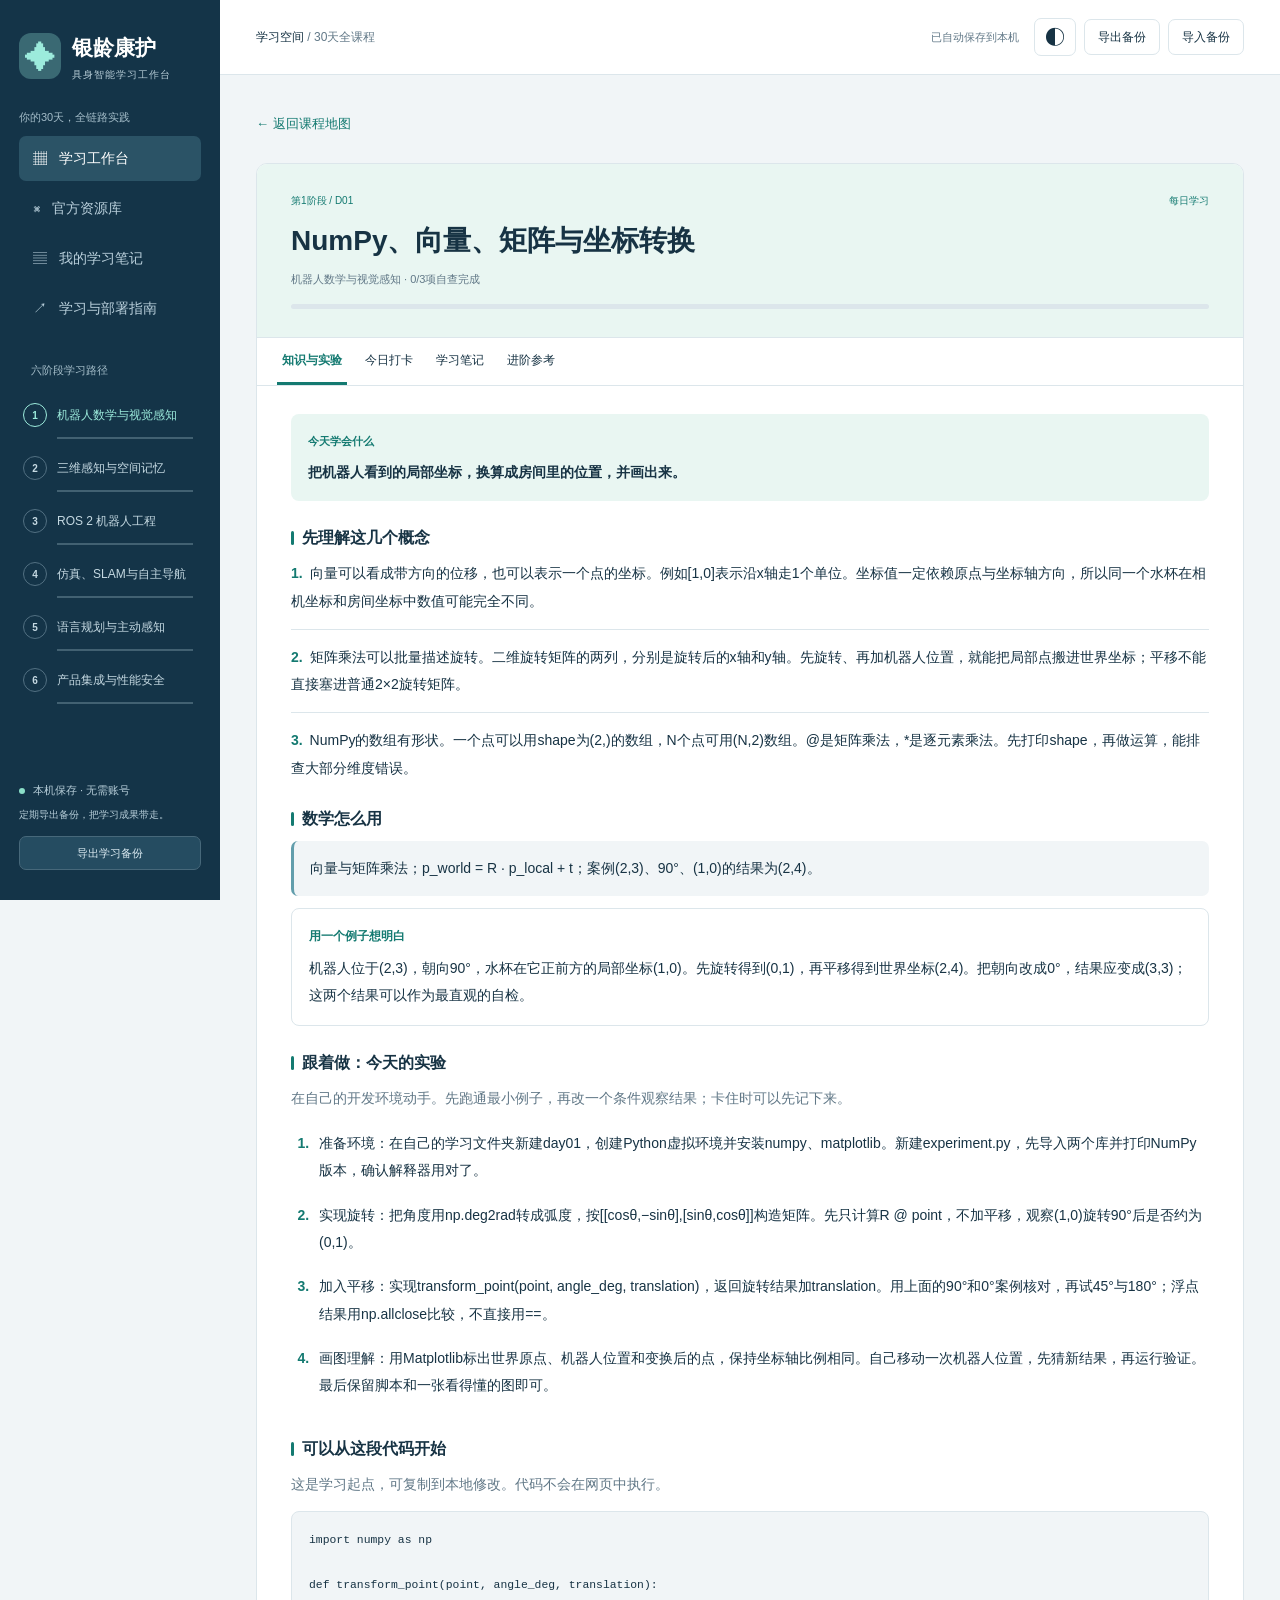
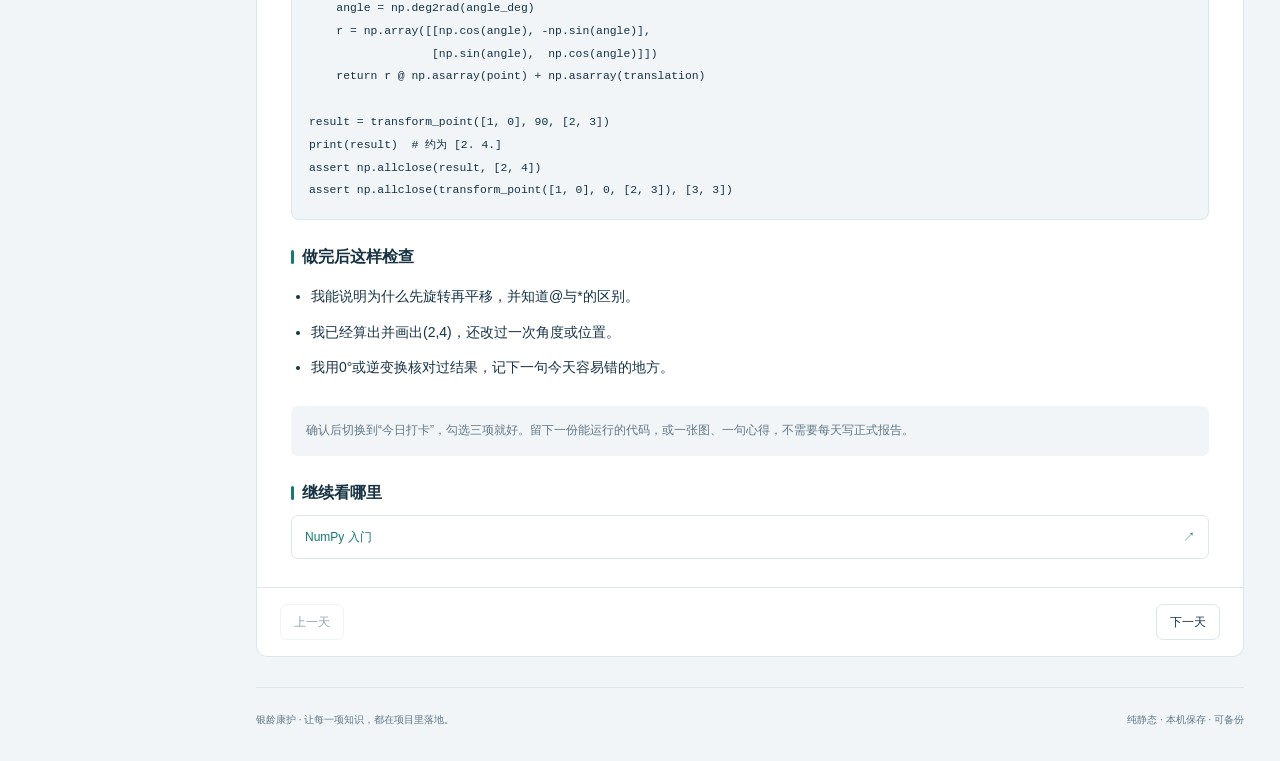
==== lesson.html @ 1b46b9c6 "Open daily lessons on standalone pages" ====
<!doctype html>
<html lang="zh-CN">
<head>
  <meta charset="utf-8"><meta name="viewport" content="width=device-width,initial-scale=1">
  <meta name="description" content="银龄康护30天具身智能全课程学习平台，每日知识讲解、分步实验、简单自查与本地学习记录。">
  <meta name="color-scheme" content="light dark"><title>每日课程 · 银龄康护</title>
  <link rel="icon" href="./favicon.svg" type="image/svg+xml"><link rel="stylesheet" href="./style.css">
  <script defer src="./data.js"></script><script defer src="./app.js"></script>
</head>
<body data-page="lesson">
<a class="skip" href="#main">跳到学习内容</a>
<aside class="sidebar">
  <a class="brand" href="./index.html" aria-label="银龄康护首页"><span class="brand-icon">✦</span><span>银龄康护<small>具身智能学习工作台</small></span></a>
  <div class="course-label">你的30天，全链路实践</div>
  <nav aria-label="主导航"><button class="nav active" data-view="learn">▦ <span>学习工作台</span></button><button class="nav" data-view="resources">⌘ <span>官方资源库</span></button><button class="nav" data-view="notes">▤ <span>我的学习笔记</span></button><button class="nav" data-view="guide">↗ <span>学习与部署指南</span></button></nav>
  <div class="side-heading">六阶段学习路径</div><div id="stage-nav"></div>
  <div class="side-bottom"><span class="status-dot"></span> 本机保存 · 无需账号<p>定期导出备份，把学习成果带走。</p><button class="subtle" id="side-export">导出学习备份</button></div>
</aside>
<div class="workspace">
  <header class="topbar"><span>学习空间 <span class="muted">/ 30天全课程</span></span><div class="toolbar"><span id="save-status" role="status">本机记录已就绪</span><button id="theme" class="icon-button" aria-label="切换暗色模式" title="切换明暗模式">◐</button><button id="export">导出备份</button><button id="import">导入备份</button><input type="file" id="import-file" accept=".json,application/json" hidden></div></header>
  <main id="main" tabindex="-1">
    <div id="persistent-warning" class="warning" hidden></div>
    <section id="learn-view">
      <div id="dashboard" hidden>
      <section class="hero">
        <div class="hero-copy"><div class="hero-kicker"><span></span> 每天学一点，亲手做一点</div><h1>从一行坐标变换，<br>到一个会找物的机器人。</h1><p>银龄康护 · 30天具身智能全课程学习平台</p><div class="hero-meta">6个阶段 <i></i> 24个课程日 <i></i> 6次阶段实践</div><button id="continue" class="primary">开始今天的学习 <span>↗</span></button></div>
        <div class="hero-visual" aria-hidden="true"><svg viewBox="0 0 400 230" fill="none"><path d="M40 60 220 15 370 90 190 155Z" fill="#183c51"/><path d="M40 60v90l150 75v-70m0 70 180-65V90" stroke="#497185" stroke-width="2"/><path d="M40 60 190 135 370 90M120 40l155 78M110 95l178-45M190 135v90" stroke="#386074"/><path d="m115 140 52-13 58 25 69-24" stroke="#66d5c3" stroke-width="3" stroke-dasharray="6 5"/><path d="m245 58 59 29v34l-59-29Z" fill="#426379"/><path d="m245 58 22-6 60 29-23 6Z" fill="#75909c"/><path d="m304 87 23-6v34l-23 6Z" fill="#2c4c62"/><path d="m85 81 42-10 39 19-41 12Z" fill="#66848e"/><path d="m85 81 40 21v32L85 114Zm40 21 41-12v33l-41 11" fill="#395d71"/><ellipse cx="225" cy="153" rx="22" ry="9" fill="#0b273b"/><path d="M206 132v18c0 11 37 11 37 0v-18" fill="#b9e8df"/><ellipse cx="224.5" cy="132" rx="18.5" ry="9" fill="#e2fff7"/><path d="M217 132h15" stroke="#184454" stroke-width="3" stroke-linecap="round"/><circle cx="225" cy="123" r="3" fill="#69d5c4"/><path d="M204 125c-16-15-9-33 6-44m37 44c19-14 19-30 5-44" stroke="#69d5c4" stroke-opacity=".45"/><circle cx="115" cy="140" r="5" fill="#69d5c4"/></svg><div class="visual-caption"><span>感知</span><b>→</b><span>记忆</span><b>→</b><span>规划</span><b>→</b><span>行动</span></div><small>最终项目：家居仿真中的语言驱动找物</small></div>
      </section>
      <section class="metrics" aria-label="学习概况"><div><span>全程完成度</span><strong id="overall">0<small>%</small></strong><progress id="overall-bar" max="100" value="0" aria-label="整体任务完成百分比"></progress></div><div><span>已完成学习日</span><strong id="days-done">0<small> / 30天</small></strong><p>理解了、做过了、检查过了</p></div><div><span>阶段实践</span><strong id="exams-done">0<small> / 6次</small></strong><p>每五天串起一次所学</p></div><div class="pace"><span>学习节奏</span><strong>按自己<small> 的节奏</small></strong><p>可以顺延，学会再继续</p></div></section>
      <div class="section-heading"><div><h2>30天课程地图</h2><p>先读懂，再动手，每天只做三项自查。</p></div><button id="reset-filter" class="subtle">查看全部</button></div>
      <div class="filters"><label class="search"><span aria-hidden="true">⌕</span><input id="search" type="search" placeholder="搜索知识点、技术或实验…" aria-label="搜索全部课程内容"></label><select id="stage-filter" aria-label="筛选阶段"><option value="all">全部阶段</option></select><select id="status-filter" aria-label="筛选学习状态"><option value="all">全部状态</option><option value="todo">未开始</option><option value="doing">进行中</option><option value="done">已完成</option><option value="exam">阶段实践</option></select></div>
      <div class="learning-layout"><section class="map-panel" aria-label="30天课程列表"><div class="map-legend"><span><i class="legend-dot"></i>课程日</span><span><i class="legend-dot exam"></i>实践日</span><span id="result-count">30天课程</span></div><div id="course-map"></div></section></div>
      </div>
      <section id="lesson-page"><a class="back-link" href="./index.html#course-map">← 返回课程地图</a><article id="lesson" class="lesson" aria-live="polite"></article></section>
    </section>
    <section id="resources-view" class="secondary" hidden><h1>官方资源库</h1><p>先阅读当天对应官方示例，再独立实现关键逻辑。安装与API以所选版本文档为准。</p><div id="resource-grid" class="resource-grid"></div></section>
    <section id="notes-view" class="secondary" hidden><h1>我的学习笔记</h1><p>记录推导、实验结果、失败原因和下一步。笔记保存在当前浏览器，可随备份迁移。</p><div id="notes-list"></div></section>
    <section id="guide-view" class="secondary prose" hidden><h1>学习与部署指南</h1><h2>按自己的节奏学完30天</h2><p>每阶段四天学习、一天串联实践。每天先理解概念和例子，再跟着步骤动手，最后做三项自查。30天是内容顺序，不是倒计时；遇到不理解的地方可以多留几天，不用赶进度。</p><h2>先把环境准备好</h2><p>D1–10准备Python虚拟环境与Ubuntu快照。机器人部分使用Ubuntu 24.04、ROS 2 Jazzy与Gazebo Harmonic；先从官方示例验证，再集成自有节点。普通浏览器承载课程和学习记录，Python实验、ROS与仿真在你自己的开发环境中运行。</p><h2>每日工作流</h2><ol><li>先看“今天学会什么”，再读概念与具体例子。不认识的词可以边查边记。</li><li>跟着实验步骤在本地操作，改一个参数或输入，观察结果变化。</li><li>在“今日打卡”勾选理解了、做过了、检查过了。每天只有三项，不用评分、上传文件或写正式报告。</li><li>有余力再看“进阶参考”的完整项目目标；随手记下一句心得即可。</li></ol><h2>如何保存实验</h2><pre>SilverCare-EmbodiedAI/
  learning/day01/   # notes.md、experiment.py、测试、report.md
  src/             # perception、spatial_memory、task_planner、safety
  ros2_ws/src/
  simulation/
  tests/
  docs/</pre><button id="report-template">下载简短笔记模板</button><h2>GitHub Pages 部署</h2><ol><li>解压交付压缩包，在GitHub创建你自己的仓库。</li><li>将index.html、lesson.html、style.css、app.js、data.js和favicon.svg上传到仓库根目录。不要只上传ZIP，也不要把根页面多套一层文件夹。</li><li>提交到main分支。进入Settings → Pages，在Build and deployment的Source中选择Deploy from a branch。</li><li>选择main分支和/(root)，保存。待Pages部署任务成功后，使用GitHub显示的站点链接访问。</li><li>项目站点通常为https://用户名.github.io/仓库名/。所有资源使用相对路径，支持项目子路径。</li></ol><p><a href="https://docs.github.com/en/pages/getting-started-with-github-pages/configuring-a-publishing-source-for-your-github-pages-site" target="_blank" rel="noopener noreferrer">GitHub Pages 官方部署文档</a> · <a href="./课程原计划.md" download>下载完整课程参考</a> · <a href="./README.md" download>下载完整部署说明</a></p><h2>数据与备份</h2><p>打卡和笔记仅保存在当前浏览器的当前站点地址下，不会自动跨设备同步。导出JSON，再在另一设备导入可迁移记录。导入会预览并要求确认替换；先导出当前记录可保留两个版本。清除浏览器数据、无痕会话结束、更换站点域名可能使原记录不可见。</p><h2>项目边界</h2><p>最终成果是仿真学习原型。课程考核不代表真实康养产品的安全、可靠性或临床适用性；真实硬件还需物理安全措施与额外验证。此网站无需账号、无后端，不会自动运行机器人或发送学习记录。</p></section>
    <footer>银龄康护 · 让每一项知识，都在项目里落地。<span>纯静态 · 本机保存 · 可备份</span></footer>
  </main>
</div>
<dialog id="import-dialog"><h2>导入学习备份</h2><p id="import-preview"></p><p>确认后将替换当前打卡、笔记、选中日期和主题。建议先导出本机备份。</p><div class="dialog-actions"><button id="backup-before">先导出本机备份</button><button id="cancel-import">取消</button><button id="confirm-import" class="primary">确认替换记录</button></div></dialog>
<div id="toast" role="status" aria-live="polite"></div>
<noscript><p>此学习网站需要JavaScript。请启用后重新打开，或阅读同目录的课程原计划.md。</p></noscript>
</body></html>
---- style.css ----
:root{--bg:#f1f5f7;--surface:#fff;--ink:#173344;--muted:#617887;--line:#dce6eb;--accent:#147a71;--tint:#e9f6f2;--nav:#143448;--exam:#876022;--exam-bg:#fcf3df;--shadow:0 8px 28px #15354a06;color-scheme:light;font-family:"Microsoft YaHei","PingFang SC","Noto Sans CJK SC",sans-serif}
*{box-sizing:border-box}body{margin:0;background:var(--bg);color:var(--ink);font-size:14px;line-height:1.7}button,input,select,textarea{font:inherit}button,a,input,select,textarea{-webkit-tap-highlight-color:transparent}button{cursor:pointer;background:var(--surface);border:1px solid var(--line);border-radius:7px;color:var(--ink);padding:8px 13px;line-height:1.5}button:hover{border-color:var(--accent);color:var(--accent)}button:disabled{opacity:.45;cursor:default}a{color:var(--accent);text-underline-offset:3px}button:focus-visible,a:focus-visible,input:focus-visible,select:focus-visible,textarea:focus-visible{outline:3px solid #3e9fae;outline-offset:3px}h1,h2,h3,p{margin-top:0}h2{font-size:20px;line-height:1.5;margin-bottom:5px}h3{font-size:16px;line-height:1.5}small{font-size:12px}p{margin-bottom:12px}.muted{color:var(--muted)}.skip{position:fixed;top:-100px;left:20px;z-index:20;background:var(--surface);padding:12px}.skip:focus{top:10px}[hidden]{display:none!important}.sidebar{width:220px;position:fixed;inset:0 auto 0 0;background:var(--nav);color:#d7e5ed;padding:30px 19px;display:flex;flex-direction:column;overflow:auto}.brand{display:flex;gap:11px;align-items:center;text-decoration:none;color:#fff;font-size:21px;font-weight:700}.brand-icon{background:#3a6973;border-radius:12px;display:grid;place-items:center;width:42px;height:46px;color:#9cebdc;font-size:30px}.brand small{display:block;color:#b5cbd5;font-weight:400;font-size:10px;letter-spacing:1px}.course-label{font-size:11px;color:#a4bdc9;margin:25px 0 10px}nav{display:grid;gap:5px}.nav{border:0;background:transparent;color:#bad0dc;display:flex;align-items:center;gap:12px;text-align:left;padding:12px 14px}.nav.active{background:#2b5366;color:#fff}.nav:hover{background:#24495d;color:#fff}.side-heading{font-size:11px;color:#a4bdc9;margin:30px 12px 13px}.stage-nav{width:100%;background:none;border:0;color:#c5d9e2;display:flex;align-items:center;gap:10px;text-align:left;font-size:12px;padding:10px 4px}.stage-nav b{border:1px solid #527082;border-radius:50%;width:24px;height:24px;display:grid;place-items:center;font-size:10px;flex-shrink:0}.stage-nav:hover,.stage-nav.selected{color:#9cebdc}.stage-nav.selected b{border-color:#9cebdc}.side-progress{height:2px;background:#426172;margin:0 8px 7px 38px}.side-progress i{display:block;background:#85daca;height:100%}.side-bottom{margin-top:auto;padding-top:35px;font-size:11px;color:#b7ced9}.side-bottom p{margin:6px 0 13px;font-size:10px}.side-bottom button{background:#254c61;color:#deedf4;border-color:#47687a;width:100%}.status-dot{display:inline-block;width:6px;height:6px;border-radius:50%;background:#8bdfc8;margin-right:5px}.workspace{margin-left:220px}.topbar{min-height:75px;padding:14px 36px;display:flex;align-items:center;justify-content:space-between;gap:15px;background:var(--surface);border-bottom:1px solid var(--line);font-size:12px}.toolbar{display:flex;gap:8px;align-items:center}#save-status{font-size:11px;color:var(--muted);margin-right:7px}.icon-button{font-size:20px;padding:3px 10px}.primary{background:var(--accent);color:#fff;border-color:var(--accent)}.primary:hover{background:#10685f;color:#fff}.subtle{background:transparent}main{padding:30px 36px;max-width:1650px;margin:auto}.hero{background:#12384c;border-radius:15px;color:white;display:flex;justify-content:space-between;min-height:290px;overflow:hidden;padding:31px 38px;gap:15px}.hero-copy{z-index:1}.hero-kicker{font-size:11px;color:#b9dbdf;display:flex;align-items:center;gap:7px;margin-bottom:14px}.hero-kicker span{width:5px;height:5px;background:#87ddce;border-radius:50%}.hero h1{font-size:30px;line-height:1.55;font-weight:600;letter-spacing:1px;margin:0 0 12px}.hero p{font-size:13px;color:#d0e4e9;margin-bottom:12px}.hero-meta{font-size:10px;color:#b4cdd7;display:flex;align-items:center;gap:12px}.hero-meta i{height:3px;width:3px;border-radius:50%;background:#6b9baf}.hero .primary{background:#9ae1d0;color:#163a42;border:0;margin-top:20px;font-weight:600;padding:10px 18px;display:flex;gap:32px}.hero-visual{width:37%;max-width:390px;align-self:center;text-align:center;flex-shrink:0}.hero-visual svg{width:100%;height:auto;max-height:210px}.visual-caption{display:flex;justify-content:center;gap:9px;align-items:center;font-size:11px}.visual-caption b{color:#7babae;font-weight:400}.hero-visual small{color:#bad1d9;font-size:10px;display:block;margin-top:8px}.metrics{display:grid;grid-template-columns:1.15fr 1fr 1fr 1.15fr;background:var(--surface);border:1px solid var(--line);border-radius:11px;margin:22px 0 28px;padding:20px 0;box-shadow:var(--shadow)}.metrics>div{padding:0 24px;border-right:1px solid var(--line)}.metrics>div:last-child{border:0}.metrics span{color:var(--muted);font-size:11px}.metrics strong{display:block;font-size:28px;font-weight:600;line-height:1.8}.metrics small{font-size:11px;font-weight:400;color:var(--muted)}.metrics p{font-size:10px;color:var(--muted);margin:0}progress{appearance:none;border:0;width:100%;height:5px;border-radius:5px;overflow:hidden;background:var(--line);display:block;margin-top:5px}progress::-webkit-progress-bar{background:var(--line)}progress::-webkit-progress-value{background:var(--accent)}progress::-moz-progress-bar{background:var(--accent)}.section-heading{display:flex;align-items:center;justify-content:space-between;gap:12px}.section-heading p{color:var(--muted);font-size:11px}.section-heading button{font-size:11px}.filters{display:flex;gap:10px;margin:7px 0 18px}.search{display:flex;align-items:center;gap:9px;background:var(--surface);border:1px solid var(--line);border-radius:7px;padding:0 12px;flex:1;min-width:100px}.search span{font-size:22px;color:var(--muted)}.search input{padding:10px 0;border:0;outline:0;width:100%;background:transparent;color:var(--ink);min-width:0}.filters select{background:var(--surface);color:var(--ink);border:1px solid var(--line);padding:9px;border-radius:7px;max-width:180px}.learning-layout{display:grid;grid-template-columns:minmax(340px,.9fr) minmax(400px,1.2fr);gap:22px;align-items:start}.map-panel{background:var(--surface);border:1px solid var(--line);border-radius:11px;padding:20px 18px}.map-legend{display:flex;gap:16px;align-items:center;font-size:10px;color:var(--muted);margin-bottom:20px}.map-legend>span:last-child{margin-left:auto}.legend-dot{display:inline-block;width:6px;height:6px;background:var(--accent);border-radius:2px;margin-right:5px}.legend-dot.exam{background:var(--exam)}.phase{margin:0 0 21px}.phase:last-child{margin:0}.phase-head{display:flex;align-items:center;justify-content:space-between;font-size:12px;gap:7px;margin-bottom:7px}.phase-head b{font-weight:600}.phase-head small{font-size:10px;color:var(--muted);white-space:nowrap}.phase-head em{font-style:normal;color:var(--accent);font-size:10px;margin-right:7px}.phase .phase-progress{height:3px;background:var(--line);margin-bottom:11px;border-radius:2px;overflow:hidden}.phase-progress i{display:block;height:100%;background:var(--accent)}.days{display:grid;grid-template-columns:repeat(5,minmax(0,1fr));gap:7px}.day{padding:9px 3px 8px;border-radius:6px;text-align:center;min-height:79px;display:flex;flex-direction:column;align-items:center;gap:4px;position:relative}.day b{font-size:13px;font-weight:600;white-space:nowrap}.day span{font-size:9px;line-height:1.4;color:var(--muted);max-width:100%;overflow-wrap:anywhere}.day small{font-size:9px;color:var(--accent)}.day.exam{background:var(--exam-bg);border-color:#e7d8b7}.day.exam span,.day.exam b{color:var(--exam)}.day.selected{border:2px solid var(--accent);padding:8px 2px 7px;background:var(--tint)}.day.done{background:var(--tint)}.day.done:after{content:'✓';position:absolute;right:3px;top:-4px;color:var(--accent);font-size:11px}.lesson{background:var(--surface);border:1px solid var(--line);border-radius:11px;overflow:hidden;scroll-margin-top:20px}.lesson-head{padding:24px 26px 20px;background:var(--tint);border-bottom:1px solid var(--line)}.lesson-meta{display:flex;align-items:center;justify-content:space-between;color:var(--accent);font-size:10px;margin-bottom:10px;gap:12px}.lesson h2{font-size:22px;line-height:1.55;margin-bottom:8px}.lesson-head p{font-size:11px;color:var(--muted);margin-bottom:15px}.lesson-tabs{display:flex;border-bottom:1px solid var(--line);padding:0 20px;gap:13px}.lesson-tabs button{background:transparent;border:0;border-radius:0;padding:13px 5px;font-size:12px;border-bottom:3px solid transparent}.lesson-tabs button[aria-selected=true]{border-bottom-color:var(--accent);font-weight:700;color:var(--accent)}.lesson-content{padding:22px 26px}.lesson-content h3{margin:0 0 10px;display:flex;align-items:center;gap:8px}.lesson-content h3:not(:first-child){margin-top:25px}.lesson-content h3:before{content:'';width:3px;height:14px;background:var(--accent);border-radius:2px}.lesson-content p,.lesson-content li{font-size:12px;line-height:1.9}.formula{background:var(--bg);padding:14px 16px;border-radius:7px;border-left:3px solid #629eac}.checklist{display:grid;gap:9px}.check-row{display:flex;gap:10px;align-items:flex-start;border:1px solid var(--line);border-radius:7px;padding:11px 12px;font-size:12px;line-height:1.8;cursor:pointer}.check-row:has(input:checked){background:var(--tint);border-color:#8fbfb1}.check-row input{margin-top:5px;accent-color:var(--accent);width:15px;height:15px;flex-shrink:0}.check-row span{overflow-wrap:anywhere}.check-row input:checked+span{color:var(--accent)}.callout{background:var(--exam-bg);border-radius:7px;padding:14px 16px;color:var(--ink)}.callout p{margin:0}.resource-links{display:grid;gap:8px}.resource-links a{font-size:12px;text-decoration:none;display:flex;justify-content:space-between;gap:12px;padding:11px 13px;border:1px solid var(--line);border-radius:7px}.resource-links a:after{content:'↗'}.lesson-bottom{border-top:1px solid var(--line);display:flex;justify-content:space-between;padding:16px 23px}.lesson-bottom button{font-size:12px}.lesson textarea{width:100%;resize:vertical;min-height:250px;border:1px solid var(--line);border-radius:7px;background:var(--surface);color:var(--ink);padding:14px;line-height:1.9;font-size:13px}.note-hint{font-size:11px;color:var(--muted);display:flex;justify-content:space-between;margin-top:8px}.secondary{min-height:65vh}.secondary>h1{font-size:30px;margin-bottom:13px}.secondary>p{color:var(--muted);max-width:800px}.resource-grid{display:grid;grid-template-columns:repeat(3,minmax(0,1fr));gap:16px;margin-top:28px}.resource-card{display:block;text-decoration:none;background:var(--surface);border:1px solid var(--line);border-radius:10px;padding:22px;color:var(--ink)}.resource-card h2{font-size:16px}.resource-card p{font-size:11px;color:var(--muted);overflow-wrap:anywhere;margin:14px 0 0}.note-card{background:var(--surface);border:1px solid var(--line);padding:20px;border-radius:9px;margin-top:15px}.note-card h2{font-size:17px}.note-card p{white-space:pre-wrap;font-size:13px;overflow-wrap:anywhere;max-height:180px;overflow:auto;margin-top:10px}.prose{max-width:850px;background:var(--surface);border:1px solid var(--line);border-radius:12px;padding:30px}.prose h2{margin-top:28px}.prose li{margin-bottom:10px}.prose pre{overflow:auto;background:var(--bg);padding:18px;border-radius:8px;font-size:12px}.empty{padding:35px 15px;text-align:center;color:var(--muted);font-size:13px}.original{white-space:pre-wrap;font-family:inherit;overflow-wrap:anywhere;font-size:12px;line-height:1.9;margin:0}.warning{background:#fff1d0;color:#5b4115;border:1px solid #b38735;padding:15px;border-radius:8px;margin-bottom:15px;font-size:12px}footer{margin-top:30px;padding:23px 0 3px;color:var(--muted);font-size:10px;border-top:1px solid var(--line);display:flex;justify-content:space-between;gap:12px}dialog{max-width:530px;width:calc(100% - 32px);border:1px solid var(--line);border-radius:12px;padding:26px;background:var(--surface);color:var(--ink)}dialog::backdrop{background:#07253688}.dialog-actions{display:flex;justify-content:flex-end;gap:10px;flex-wrap:wrap;margin-top:22px}#toast{position:fixed;bottom:25px;left:50%;transform:translateX(-50%);background:#143448;color:#fff;border:1px solid #64828d;border-radius:9px;padding:12px 20px;max-width:90vw;z-index:30;display:none;font-size:12px}#toast.visible{display:block}code{font-size:.95em;overflow-wrap:anywhere}.dark{--bg:#0f2430;--surface:#193340;--ink:#e0eaf0;--muted:#b1c6d0;--line:#365361;--accent:#8cdec9;--tint:#254a4d;--exam:#f3d089;--exam-bg:#433c2b;--shadow:none;color-scheme:dark}.dark .primary{background:#9ae1d0;color:#163a42}.dark .day.exam{border-color:#826e49}.dark .check-row:has(input:checked){border-color:#719f8f}.dark .warning{background:#463e29;color:#fce4ad}
@media(min-width:1500px){main{padding:36px 48px}.hero h1{font-size:35px}.learning-layout{grid-template-columns:minmax(470px,1fr) minmax(490px,1.1fr)}.day span{font-size:10px}.day{min-height:85px}}
@media(max-width:1200px){.sidebar{width:190px;padding:24px 14px}.workspace{margin-left:190px}main{padding:23px}.topbar{padding:13px 23px}.hero{padding:27px}.hero h1{font-size:26px}.learning-layout{grid-template-columns:1fr}.map-panel{padding:22px}.day{min-height:73px}.day span{font-size:11px}.metrics>div{padding:0 16px}.metrics strong{font-size:24px}.metrics p{font-size:9px}.resource-grid{grid-template-columns:repeat(2,minmax(0,1fr))}}
@media(max-width:760px){.sidebar{position:static;width:auto;padding:17px 18px;display:block}.brand{font-size:19px}.brand-icon{height:36px;width:36px;font-size:26px}.brand small{font-size:9px}.course-label,.side-heading,#stage-nav,.side-bottom{display:none}nav{display:flex;gap:5px;margin-top:16px;overflow:auto}.nav{padding:9px 10px;white-space:nowrap;font-size:11px;gap:5px;flex-shrink:0}.workspace{margin:0}.topbar{padding:13px 18px;min-height:55px;flex-wrap:wrap;gap:8px}.topbar>span{display:none}.toolbar{width:100%;justify-content:flex-end}.toolbar button{padding:6px 10px;font-size:11px}#save-status{margin-right:auto;font-size:10px}.toolbar .icon-button{font-size:19px;padding:0 10px}main{padding:18px 14px}.hero{padding:24px;min-height:260px;position:relative}.hero-copy{width:100%}.hero h1{font-size:25px;letter-spacing:0}.hero p{font-size:11px;max-width:230px}.hero-visual{position:absolute;width:170px;right:-25px;bottom:10px;opacity:.3;pointer-events:none}.hero-visual small,.visual-caption{display:none}.hero-meta{font-size:10px;gap:9px}.hero-kicker{font-size:10px}.hero .primary{position:relative;font-size:12px;gap:20px}.metrics{grid-template-columns:1fr 1fr;margin:16px 0 23px;padding:0}.metrics>div{padding:16px 19px}.metrics>div:nth-child(2){border:0}.metrics>div:nth-child(-n+2){border-bottom:1px solid var(--line)}.metrics strong{font-size:25px}.metrics small{font-size:10px}.metrics p{font-size:9px}.section-heading h2{font-size:20px}.section-heading p{font-size:10px}.filters{flex-wrap:wrap;gap:8px}.search{flex-basis:100%}.filters select{flex:1;max-width:100%;min-width:0;font-size:12px}.learning-layout{display:block}.map-panel{padding:18px 12px;margin-bottom:19px}.map-legend{font-size:9px;gap:12px}.day{min-height:78px}.day span{font-size:9px}.days{gap:5px}.phase-head{font-size:11px}.phase-head small{font-size:9px}.lesson-head,.lesson-content{padding:20px}.lesson h2{font-size:21px}.lesson-tabs{padding:0 14px;gap:13px}.lesson-tabs button{font-size:12px}.lesson-bottom{padding:14px 18px}.resource-grid{grid-template-columns:1fr}.prose{padding:22px}.secondary>h1{font-size:25px}.prose ol{padding-left:22px}footer{display:block;line-height:2}footer span{display:block}.secondary{padding-top:10px}}
@media(prefers-reduced-motion:reduce){*{scroll-behavior:auto!important}}
@media print{.sidebar,.topbar,.hero,.metrics,.filters,.map-panel,.lesson-tabs,.lesson-bottom,footer,.section-heading,#toast{display:none}.workspace{margin:0}main{padding:0}.learning-layout{display:block}.lesson{border:0}.lesson textarea{height:300px}}
.daily-goal{padding:15px 17px;background:var(--tint);border-radius:8px;margin-bottom:25px}.daily-goal>span{font-size:11px;color:var(--accent);font-weight:700}.daily-goal p{font-size:14px;font-weight:600;margin:6px 0 0}.concepts p{padding-bottom:14px;border-bottom:1px solid var(--line);margin-bottom:14px}.concepts p:last-child{padding-bottom:0;border:0}.concepts b{color:var(--accent);margin-right:3px}.worked-example{padding:15px 17px;border:1px solid var(--line);border-radius:8px;margin-top:12px}.worked-example>b{font-size:12px;color:var(--accent)}.worked-example p{margin:7px 0 0}.lab-steps{padding-left:22px}.lab-steps li{padding:4px 0 13px 6px}.lab-steps li::marker{color:var(--accent);font-weight:700}.sample-code{max-width:100%;min-width:0;overflow-x:auto;background:var(--bg);border:1px solid var(--line);padding:17px;border-radius:8px;font-size:12px;line-height:1.9;tab-size:4}.sample-code code{overflow-wrap:normal}.simple-check{padding-left:20px}.simple-check li{padding-bottom:8px}.lesson-content .learning-hint{color:var(--muted);background:var(--bg);padding:13px 15px;border-radius:7px;font-size:11px;margin-top:17px}.lesson,.lesson-content,.learning-layout>*{min-width:0}
.lesson-content p,.lesson-content li{font-size:14px;line-height:1.95}.check-row{font-size:13px}.lesson-content .learning-hint{font-size:12px}

/* 首页只显示课程地图；课程阅读使用独立文档地址。 */
.learning-layout{display:block}.day{border:1px solid var(--line);color:var(--ink);background:var(--surface);text-decoration:none;cursor:pointer}.day:hover{border-color:var(--accent)}
body[data-page="home"] #lesson-page,body[data-page="lesson"] #dashboard{display:none}
body[data-page="home"] .map-panel{padding:25px}body[data-page="home"] .phase{margin-bottom:26px}body[data-page="home"] .phase-head{font-size:15px;margin-bottom:10px}body[data-page="home"] .day{min-height:100px;padding:14px 8px;justify-content:center;gap:7px}body[data-page="home"] .day b{font-size:17px}body[data-page="home"] .day span{font-size:13px}body[data-page="home"] .day small{font-size:11px}
body[data-page="lesson"] main{max-width:1060px}.back-link{display:inline-block;margin:0 0 20px;padding:8px 0;text-decoration:none;font-size:13px}.back-link:hover{text-decoration:underline}body[data-page="lesson"] .lesson h2{font-size:28px}body[data-page="lesson"] .lesson-head{padding:28px 34px}body[data-page="lesson"] .lesson-content{padding:28px 34px}.lesson-content{max-width:100%}
@media(max-width:760px){body[data-page="home"] .map-panel{padding:18px 12px}body[data-page="home"] .phase-head{font-size:11px}body[data-page="home"] .day{min-height:87px;padding:10px 3px;gap:5px}body[data-page="home"] .day b{font-size:14px}body[data-page="home"] .day span{font-size:9px}body[data-page="home"] .day small{font-size:9px}body[data-page="lesson"] .lesson h2{font-size:23px}body[data-page="lesson"] .lesson-head,body[data-page="lesson"] .lesson-content{padding:22px 20px}.back-link{margin-bottom:12px}}
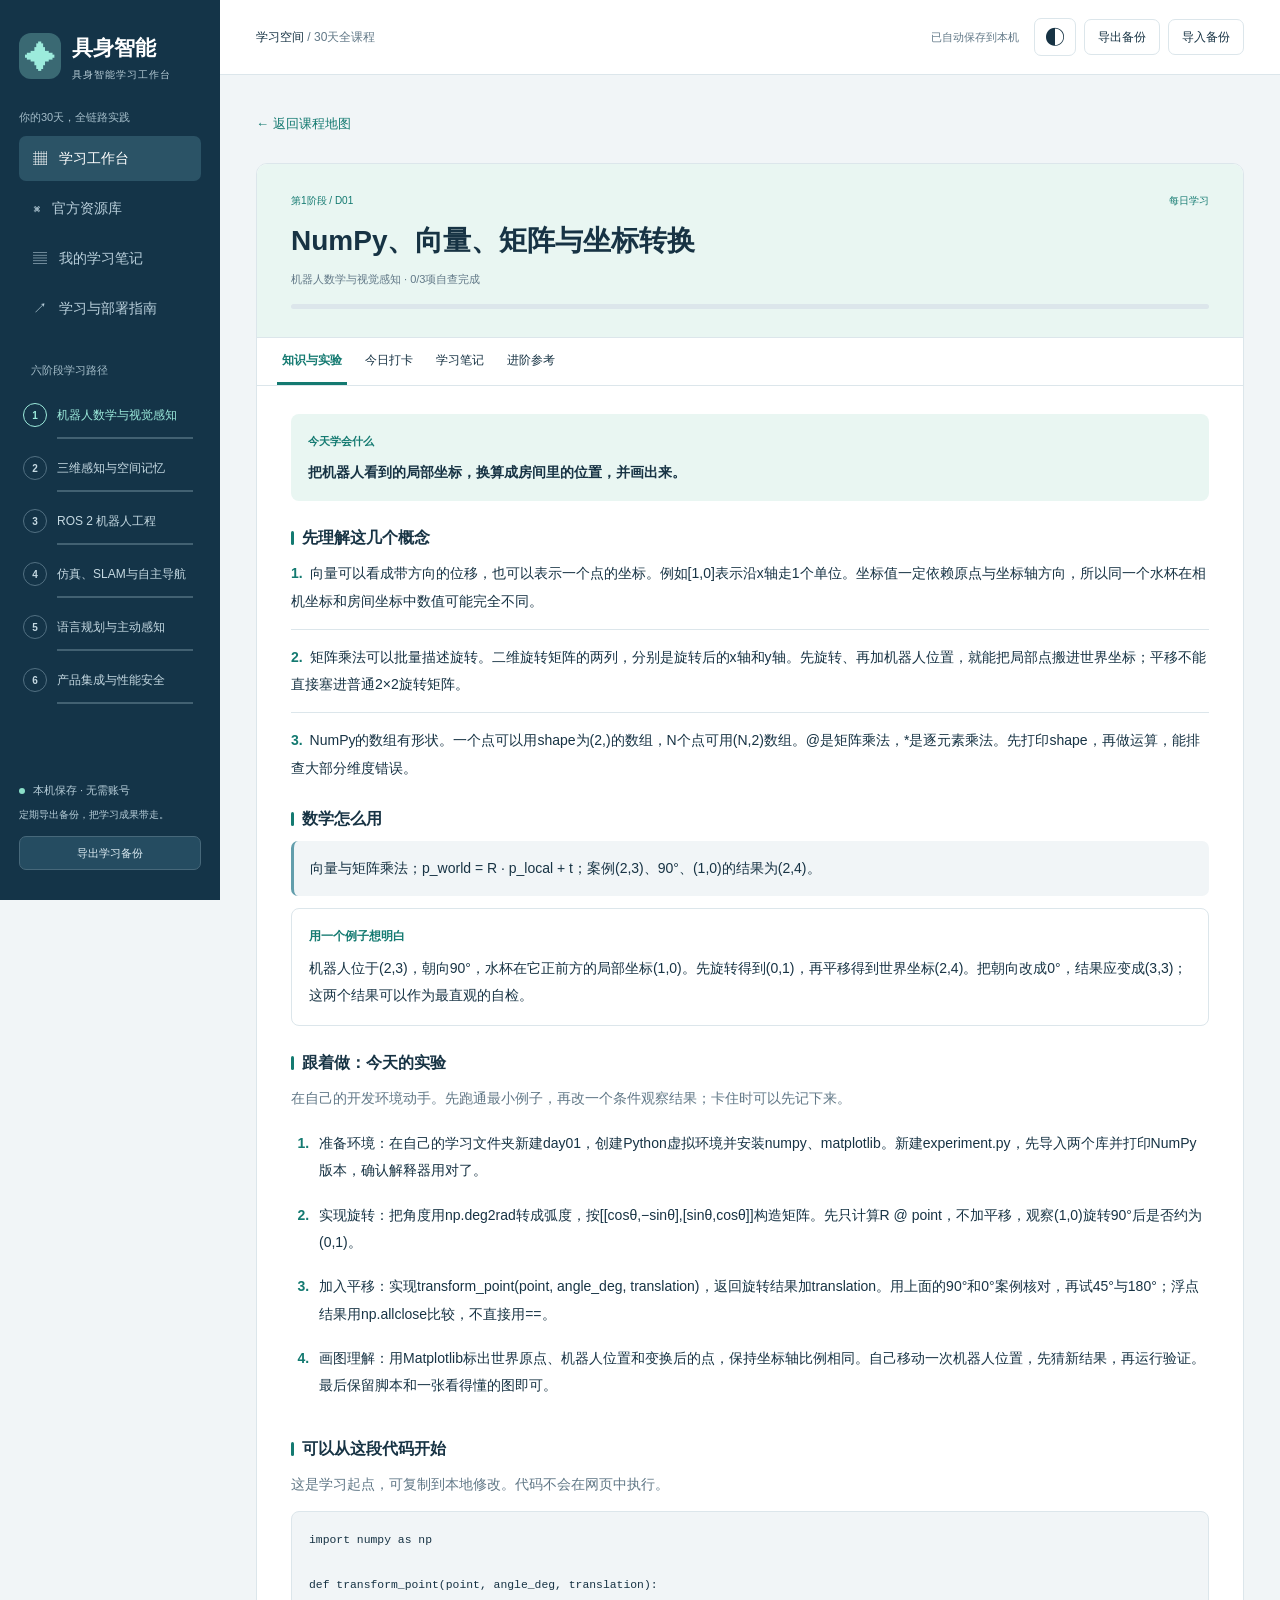
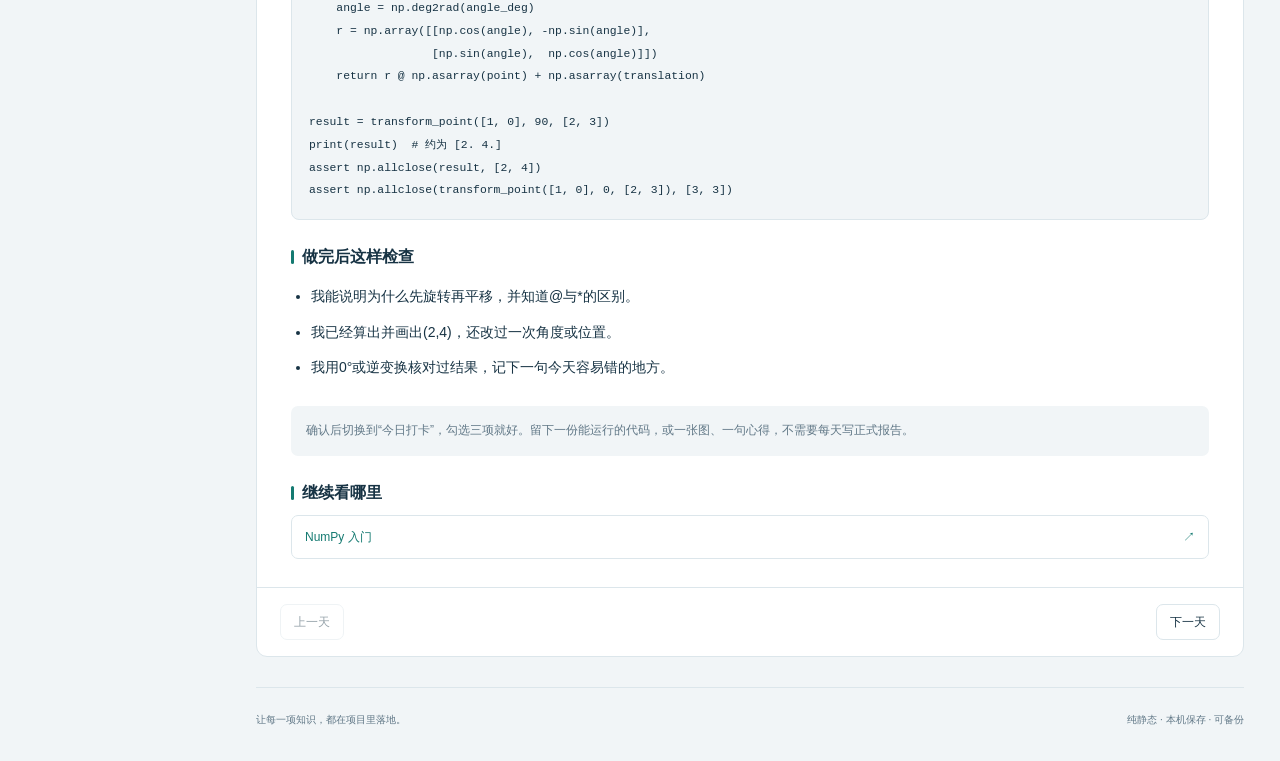
==== commit 341f217c: "Use neutral learning platform branding and rewrite README" ====
--- a/lesson.html
+++ b/lesson.html
@@ -2,15 +2,15 @@
 <html lang="zh-CN">
 <head>
   <meta charset="utf-8"><meta name="viewport" content="width=device-width,initial-scale=1">
-  <meta name="description" content="银龄康护30天具身智能全课程学习平台，每日知识讲解、分步实验、简单自查与本地学习记录。">
-  <meta name="color-scheme" content="light dark"><title>每日课程 · 银龄康护</title>
-  <link rel="icon" href="./favicon.svg" type="image/svg+xml"><link rel="stylesheet" href="./style.css">
-  <script defer src="./data.js"></script><script defer src="./app.js"></script>
+  <meta name="description" content="30天具身智能学习平台，每日知识讲解、分步实验、简单自查与本地学习记录。">
+  <meta name="color-scheme" content="light dark"><title>每日课程 · 具身智能</title>
+  <link rel="icon" href="./favicon.svg" type="image/svg+xml"><link rel="stylesheet" href="./style.css?v=neutral3">
+  <script defer src="./data.js?v=neutral3"></script><script defer src="./app.js?v=neutral3"></script>
 </head>
 <body data-page="lesson">
 <a class="skip" href="#main">跳到学习内容</a>
 <aside class="sidebar">
-  <a class="brand" href="./index.html" aria-label="银龄康护首页"><span class="brand-icon">✦</span><span>银龄康护<small>具身智能学习工作台</small></span></a>
+  <a class="brand" href="./index.html" aria-label="具身智能首页"><span class="brand-icon">✦</span><span>具身智能<small>具身智能学习工作台</small></span></a>
   <div class="course-label">你的30天，全链路实践</div>
   <nav aria-label="主导航"><button class="nav active" data-view="learn">▦ <span>学习工作台</span></button><button class="nav" data-view="resources">⌘ <span>官方资源库</span></button><button class="nav" data-view="notes">▤ <span>我的学习笔记</span></button><button class="nav" data-view="guide">↗ <span>学习与部署指南</span></button></nav>
   <div class="side-heading">六阶段学习路径</div><div id="stage-nav"></div>
@@ -23,7 +23,7 @@
     <section id="learn-view">
       <div id="dashboard" hidden>
       <section class="hero">
-        <div class="hero-copy"><div class="hero-kicker"><span></span> 每天学一点，亲手做一点</div><h1>从一行坐标变换，<br>到一个会找物的机器人。</h1><p>银龄康护 · 30天具身智能全课程学习平台</p><div class="hero-meta">6个阶段 <i></i> 24个课程日 <i></i> 6次阶段实践</div><button id="continue" class="primary">开始今天的学习 <span>↗</span></button></div>
+        <div class="hero-copy"><div class="hero-kicker"><span></span> 每天学一点，亲手做一点</div><h1>从一行坐标变换，<br>到一个会找物的机器人。</h1><p>30天具身智能学习平台</p><div class="hero-meta">6个阶段 <i></i> 24个课程日 <i></i> 6次阶段实践</div><button id="continue" class="primary">开始今天的学习 <span>↗</span></button></div>
         <div class="hero-visual" aria-hidden="true"><svg viewBox="0 0 400 230" fill="none"><path d="M40 60 220 15 370 90 190 155Z" fill="#183c51"/><path d="M40 60v90l150 75v-70m0 70 180-65V90" stroke="#497185" stroke-width="2"/><path d="M40 60 190 135 370 90M120 40l155 78M110 95l178-45M190 135v90" stroke="#386074"/><path d="m115 140 52-13 58 25 69-24" stroke="#66d5c3" stroke-width="3" stroke-dasharray="6 5"/><path d="m245 58 59 29v34l-59-29Z" fill="#426379"/><path d="m245 58 22-6 60 29-23 6Z" fill="#75909c"/><path d="m304 87 23-6v34l-23 6Z" fill="#2c4c62"/><path d="m85 81 42-10 39 19-41 12Z" fill="#66848e"/><path d="m85 81 40 21v32L85 114Zm40 21 41-12v33l-41 11" fill="#395d71"/><ellipse cx="225" cy="153" rx="22" ry="9" fill="#0b273b"/><path d="M206 132v18c0 11 37 11 37 0v-18" fill="#b9e8df"/><ellipse cx="224.5" cy="132" rx="18.5" ry="9" fill="#e2fff7"/><path d="M217 132h15" stroke="#184454" stroke-width="3" stroke-linecap="round"/><circle cx="225" cy="123" r="3" fill="#69d5c4"/><path d="M204 125c-16-15-9-33 6-44m37 44c19-14 19-30 5-44" stroke="#69d5c4" stroke-opacity=".45"/><circle cx="115" cy="140" r="5" fill="#69d5c4"/></svg><div class="visual-caption"><span>感知</span><b>→</b><span>记忆</span><b>→</b><span>规划</span><b>→</b><span>行动</span></div><small>最终项目：家居仿真中的语言驱动找物</small></div>
       </section>
       <section class="metrics" aria-label="学习概况"><div><span>全程完成度</span><strong id="overall">0<small>%</small></strong><progress id="overall-bar" max="100" value="0" aria-label="整体任务完成百分比"></progress></div><div><span>已完成学习日</span><strong id="days-done">0<small> / 30天</small></strong><p>理解了、做过了、检查过了</p></div><div><span>阶段实践</span><strong id="exams-done">0<small> / 6次</small></strong><p>每五天串起一次所学</p></div><div class="pace"><span>学习节奏</span><strong>按自己<small> 的节奏</small></strong><p>可以顺延，学会再继续</p></div></section>
@@ -35,14 +35,14 @@
     </section>
     <section id="resources-view" class="secondary" hidden><h1>官方资源库</h1><p>先阅读当天对应官方示例，再独立实现关键逻辑。安装与API以所选版本文档为准。</p><div id="resource-grid" class="resource-grid"></div></section>
     <section id="notes-view" class="secondary" hidden><h1>我的学习笔记</h1><p>记录推导、实验结果、失败原因和下一步。笔记保存在当前浏览器，可随备份迁移。</p><div id="notes-list"></div></section>
-    <section id="guide-view" class="secondary prose" hidden><h1>学习与部署指南</h1><h2>按自己的节奏学完30天</h2><p>每阶段四天学习、一天串联实践。每天先理解概念和例子，再跟着步骤动手，最后做三项自查。30天是内容顺序，不是倒计时；遇到不理解的地方可以多留几天，不用赶进度。</p><h2>先把环境准备好</h2><p>D1–10准备Python虚拟环境与Ubuntu快照。机器人部分使用Ubuntu 24.04、ROS 2 Jazzy与Gazebo Harmonic；先从官方示例验证，再集成自有节点。普通浏览器承载课程和学习记录，Python实验、ROS与仿真在你自己的开发环境中运行。</p><h2>每日工作流</h2><ol><li>先看“今天学会什么”，再读概念与具体例子。不认识的词可以边查边记。</li><li>跟着实验步骤在本地操作，改一个参数或输入，观察结果变化。</li><li>在“今日打卡”勾选理解了、做过了、检查过了。每天只有三项，不用评分、上传文件或写正式报告。</li><li>有余力再看“进阶参考”的完整项目目标；随手记下一句心得即可。</li></ol><h2>如何保存实验</h2><pre>SilverCare-EmbodiedAI/
+    <section id="guide-view" class="secondary prose" hidden><h1>学习与部署指南</h1><h2>按自己的节奏学完30天</h2><p>每阶段四天学习、一天串联实践。每天先理解概念和例子，再跟着步骤动手，最后做三项自查。30天是内容顺序，不是倒计时；遇到不理解的地方可以多留几天，不用赶进度。</p><h2>先把环境准备好</h2><p>D1–10准备Python虚拟环境与Ubuntu快照。机器人部分使用Ubuntu 24.04、ROS 2 Jazzy与Gazebo Harmonic；先从官方示例验证，再集成自有节点。普通浏览器承载课程和学习记录，Python实验、ROS与仿真在你自己的开发环境中运行。</p><h2>每日工作流</h2><ol><li>先看“今天学会什么”，再读概念与具体例子。不认识的词可以边查边记。</li><li>跟着实验步骤在本地操作，改一个参数或输入，观察结果变化。</li><li>在“今日打卡”勾选理解了、做过了、检查过了。每天只有三项，不用评分、上传文件或写正式报告。</li><li>有余力再看“进阶参考”的完整项目目标；随手记下一句心得即可。</li></ol><h2>如何保存实验</h2><pre>EmbodiedAI-Learning/
   learning/day01/   # notes.md、experiment.py、测试、report.md
   src/             # perception、spatial_memory、task_planner、safety
   ros2_ws/src/
   simulation/
   tests/
   docs/</pre><button id="report-template">下载简短笔记模板</button><h2>GitHub Pages 部署</h2><ol><li>解压交付压缩包，在GitHub创建你自己的仓库。</li><li>将index.html、lesson.html、style.css、app.js、data.js和favicon.svg上传到仓库根目录。不要只上传ZIP，也不要把根页面多套一层文件夹。</li><li>提交到main分支。进入Settings → Pages，在Build and deployment的Source中选择Deploy from a branch。</li><li>选择main分支和/(root)，保存。待Pages部署任务成功后，使用GitHub显示的站点链接访问。</li><li>项目站点通常为https://用户名.github.io/仓库名/。所有资源使用相对路径，支持项目子路径。</li></ol><p><a href="https://docs.github.com/en/pages/getting-started-with-github-pages/configuring-a-publishing-source-for-your-github-pages-site" target="_blank" rel="noopener noreferrer">GitHub Pages 官方部署文档</a> · <a href="./课程原计划.md" download>下载完整课程参考</a> · <a href="./README.md" download>下载完整部署说明</a></p><h2>数据与备份</h2><p>打卡和笔记仅保存在当前浏览器的当前站点地址下，不会自动跨设备同步。导出JSON，再在另一设备导入可迁移记录。导入会预览并要求确认替换；先导出当前记录可保留两个版本。清除浏览器数据、无痕会话结束、更换站点域名可能使原记录不可见。</p><h2>项目边界</h2><p>最终成果是仿真学习原型。课程考核不代表真实康养产品的安全、可靠性或临床适用性；真实硬件还需物理安全措施与额外验证。此网站无需账号、无后端，不会自动运行机器人或发送学习记录。</p></section>
-    <footer>银龄康护 · 让每一项知识，都在项目里落地。<span>纯静态 · 本机保存 · 可备份</span></footer>
+    <footer>让每一项知识，都在项目里落地。<span>纯静态 · 本机保存 · 可备份</span></footer>
   </main>
 </div>
 <dialog id="import-dialog"><h2>导入学习备份</h2><p id="import-preview"></p><p>确认后将替换当前打卡、笔记、选中日期和主题。建议先导出本机备份。</p><div class="dialog-actions"><button id="backup-before">先导出本机备份</button><button id="cancel-import">取消</button><button id="confirm-import" class="primary">确认替换记录</button></div></dialog>
